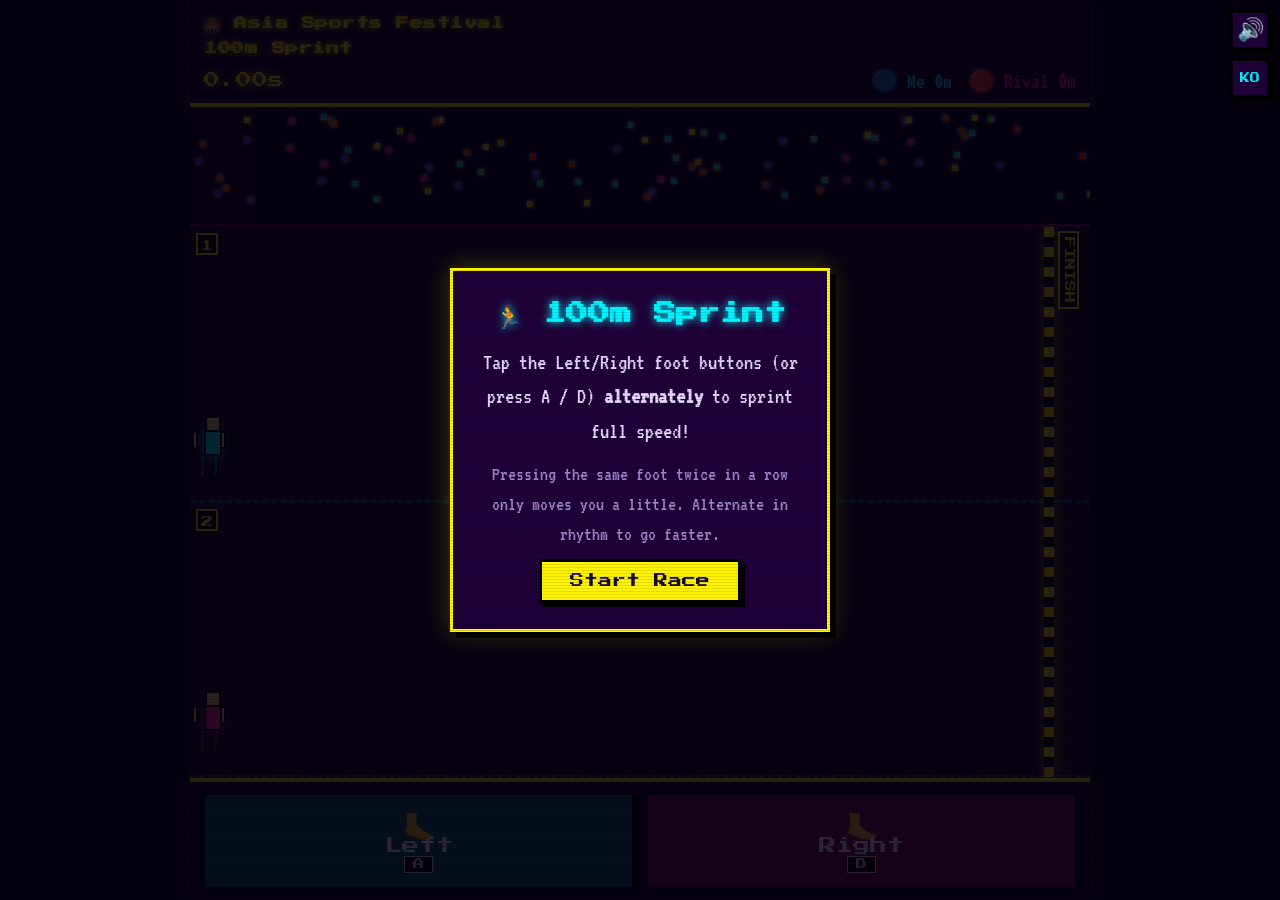
==== index.html @ e238dcc3 "한국어/영어 언어 전환 기능 추가 (브라우저 언어 자동 감지 + 수동 전환 버튼)" ====
<!DOCTYPE html>
<html lang="ko">
<head>
<meta charset="UTF-8" />
<meta name="viewport" content="width=device-width, initial-scale=1.0, maximum-scale=1.0, user-scalable=no" />
<title>아시아 스포츠 페스티벌 - 육상 100m</title>
<link rel="preconnect" href="https://fonts.googleapis.com" />
<link rel="preconnect" href="https://fonts.gstatic.com" crossorigin />
<link href="https://fonts.googleapis.com/css2?family=Press+Start+2P&family=VT323&display=swap" rel="stylesheet" />
<link rel="stylesheet" href="style.css" />
</head>
<body>
  <div class="crt-overlay"></div>
  <div class="top-right-controls">
    <button id="soundToggleBtn" class="icon-toggle-btn" type="button" aria-label="소리 켜기/끄기">🔊</button>
    <button id="langToggleBtn" class="icon-toggle-btn lang-toggle-btn" type="button" aria-label="언어 전환">EN</button>
  </div>
  <div class="game-wrap">

    <header class="scoreboard">
      <h1><span data-i18n="h1Main">🏟️ 아시아 스포츠 페스티벌</span> <span data-i18n="h1Sub">육상 100m</span></h1>
      <div class="scoreboard-info">
        <div class="timer" id="timer">0.00초</div>
        <div class="distances">
          <span class="dist player-dist"><span data-i18n="labelMe">🔵 나</span> <b id="playerDist">0</b>m</span>
          <span class="dist bot-dist"><span data-i18n="labelRival">🔴 상대</span> <b id="botDist">0</b>m</span>
        </div>
      </div>
    </header>

    <main class="stadium">
      <div class="sky"></div>
      <div class="crowd" id="crowd"></div>

      <div class="track">
        <div class="lane lane-player">
          <div class="lane-label">1</div>
          <div class="runner player" id="player">
            <div class="head"></div>
            <div class="body"></div>
            <div class="arm arm-left"></div>
            <div class="arm arm-right"></div>
            <div class="leg leg-left"></div>
            <div class="leg leg-right"></div>
          </div>
        </div>
        <div class="lane lane-bot">
          <div class="lane-label">2</div>
          <div class="runner bot" id="bot">
            <div class="head"></div>
            <div class="body"></div>
            <div class="arm arm-left"></div>
            <div class="arm arm-right"></div>
            <div class="leg leg-left"></div>
            <div class="leg leg-right"></div>
          </div>
        </div>
        <div class="finish-line">
          <span>FINISH</span>
        </div>
      </div>
    </main>

    <footer class="controls">
      <button id="leftFootBtn" class="foot-btn foot-left" type="button">
        <span class="foot-icon">🦶</span>
        <span class="foot-text" data-i18n="footLeft">왼발</span>
        <span class="key-hint">A</span>
      </button>
      <button id="rightFootBtn" class="foot-btn foot-right" type="button">
        <span class="foot-icon">🦶</span>
        <span class="foot-text" data-i18n="footRight">오른발</span>
        <span class="key-hint">D</span>
      </button>
    </footer>
  </div>

  <!-- Start overlay -->
  <div id="startOverlay" class="overlay">
    <div class="overlay-card">
      <h2 data-i18n="startTitle">🏃 육상 100m 달리기</h2>
      <p data-i18n="startInstruction">왼발/오른발 버튼(또는 키보드 A / D)을 <b>번갈아</b> 눌러서 전력 질주하세요!</p>
      <p class="tip" data-i18n="startTip">같은 발을 연속으로 누르면 조금만 전진해요. 리듬을 타면서 번갈아 눌러야 빨라져요.</p>
      <button id="startBtn" class="primary-btn" data-i18n="startBtn">레이스 시작</button>
    </div>
  </div>

  <!-- Countdown overlay -->
  <div id="countdownOverlay" class="overlay hidden">
    <div class="countdown-number" id="countdownNumber">3</div>
  </div>

  <!-- False start overlay -->
  <div id="falseStartOverlay" class="overlay hidden">
    <div class="overlay-card">
      <h2 class="false-start-title" data-i18n="falseStartTitle">🚫 부정출발!</h2>
      <p data-i18n="falseStartMsg">총소리가 나기 전에 발을 움직였어요.<br />신호를 기다렸다가 다시 도전하세요.</p>
      <button id="falseStartRetryBtn" class="primary-btn" data-i18n="falseStartRetry">다시 도전</button>
    </div>
  </div>

  <!-- Result overlay -->
  <div id="resultOverlay" class="overlay hidden">
    <div class="overlay-card">
      <h2 id="resultTitle">🏆 결과</h2>
      <p id="resultMessage"></p>
      <p class="result-time"><span data-i18n="finishTimeLabel">완주 시간:</span> <b id="resultTime">0.00</b><span data-i18n="secondsUnit">초</span></p>
      <div class="result-btn-row">
        <button id="restartBtn" class="primary-btn" data-i18n="restartBtn">다시 시작</button>
        <button id="mainMenuBtn" class="secondary-btn" data-i18n="mainMenuBtn">메인으로 돌아가기</button>
      </div>
    </div>
  </div>

  <script src="script.js"></script>
</body>
</html>
---- style.css ----
:root {
  --bg-black: #08010f;
  --bg-panel: #150025;
  --bg-panel-2: #1f0038;
  --neon-cyan: #00f6ff;
  --neon-cyan-dark: #0a5c66;
  --neon-magenta: #ff2ea6;
  --neon-magenta-dark: #7a0e56;
  --neon-yellow: #fff400;
  --neon-yellow-dark: #a89400;
  --neon-green: #39ff88;
  --track-dark: #170a26;
  --track-dark-2: #200e33;
  --player-color: var(--neon-cyan);
  --player-dark: var(--neon-cyan-dark);
  --bot-color: var(--neon-magenta);
  --bot-dark: var(--neon-magenta-dark);
  --panel-bg: var(--bg-panel);
  --accent: var(--neon-yellow);
  --runner-w: 46px;
  --runner-h: 62px;
  --font-pixel: "Press Start 2P", monospace;
  --font-retro: "VT323", monospace;
}

* {
  box-sizing: border-box;
}

html, body {
  height: 100%;
  margin: 0;
  padding: 0;
  overflow: hidden;
  font-family: var(--font-retro);
  font-size: 20px;
  background: var(--bg-black);
  color: #fff;
  -webkit-tap-highlight-color: transparent;
}

.game-wrap {
  display: flex;
  flex-direction: column;
  height: 100%;
  width: 100%;
  position: relative;
}

/* ---------- CRT scanline overlay ---------- */
.crt-overlay {
  position: fixed;
  inset: 0;
  z-index: 999;
  pointer-events: none;
  background: repeating-linear-gradient(
    to bottom,
    rgba(0, 0, 0, 0.25) 0px,
    rgba(0, 0, 0, 0.25) 1px,
    transparent 1px,
    transparent 3px
  );
  mix-blend-mode: multiply;
  opacity: 0.45;
}

/* ---------- Top-right controls (sound / language) ---------- */
.top-right-controls {
  position: fixed;
  top: 10px;
  right: 10px;
  z-index: 500;
  display: flex;
  flex-direction: column;
  gap: 8px;
}

.icon-toggle-btn {
  width: 40px;
  height: 40px;
  display: flex;
  align-items: center;
  justify-content: center;
  font-size: 1.1rem;
  line-height: 1;
  color: var(--neon-yellow);
  background: var(--bg-panel-2);
  border: 3px solid #000;
  border-radius: 0;
  box-shadow: 3px 3px 0 #000;
  cursor: pointer;
  touch-action: manipulation;
  transition: transform 0.06s ease-out, box-shadow 0.06s ease-out;
}

.icon-toggle-btn:active,
.icon-toggle-btn.pressed {
  transform: translate(3px, 3px);
  box-shadow: 0 0 0 #000;
}

.icon-toggle-btn.muted {
  color: #666;
}

.lang-toggle-btn {
  font-family: var(--font-pixel);
  font-size: 0.5rem;
  color: var(--neon-cyan);
}

.false-start-title {
  color: var(--neon-magenta) !important;
  text-shadow: 0 0 8px var(--neon-magenta) !important;
}

/* ---------- Scoreboard ---------- */
.scoreboard {
  background: var(--panel-bg);
  padding: 10px 14px;
  border-bottom: 4px solid var(--accent);
  box-shadow: 0 4px 0 #000, 0 0 14px rgba(255, 244, 0, 0.25);
  flex: 0 0 auto;
}

.scoreboard h1 {
  margin: 0;
  font-family: var(--font-pixel);
  font-size: 0.65rem;
  line-height: 1.6;
  letter-spacing: 0.5px;
  color: var(--neon-cyan);
  text-shadow: 0 0 6px var(--neon-cyan), 2px 2px 0 #000;
}

.scoreboard h1 span {
  display: block;
  color: var(--accent);
  text-shadow: 0 0 6px var(--accent), 2px 2px 0 #000;
  margin-top: 4px;
}

.scoreboard-info {
  display: flex;
  justify-content: space-between;
  align-items: center;
  margin-top: 8px;
  font-family: var(--font-retro);
  font-size: 1.15rem;
}

.timer {
  font-family: var(--font-pixel);
  font-variant-numeric: tabular-nums;
  font-size: 0.8rem;
  color: var(--neon-yellow);
  text-shadow: 0 0 8px var(--neon-yellow);
}

.distances {
  display: flex;
  gap: 16px;
  font-size: 1.1rem;
}

.player-dist { color: var(--neon-cyan); text-shadow: 0 0 6px var(--neon-cyan-dark); }
.bot-dist { color: var(--neon-magenta); text-shadow: 0 0 6px var(--neon-magenta-dark); }

/* ---------- Stadium ---------- */
.stadium {
  position: relative;
  flex: 1 1 auto;
  min-height: 0;
  overflow: hidden;
}

.sky {
  position: absolute;
  inset: 0;
  background:
    radial-gradient(ellipse at 50% 100%, rgba(255, 46, 166, 0.35) 0%, rgba(255, 46, 166, 0) 55%),
    linear-gradient(to bottom, #0a0018 0%, #1a0b30 55%, #1a0b30 100%);
}

.crowd {
  position: absolute;
  top: 0;
  left: 0;
  right: 0;
  height: 18%;
  min-height: 30px;
  background: #0c0018;
  border-bottom: 3px solid var(--neon-magenta-dark);
  overflow: hidden;
}

.crowd-dot {
  position: absolute;
  width: 6px;
  height: 6px;
  border-radius: 0;
  opacity: 0.9;
  box-shadow: 0 0 4px currentColor;
  animation-name: crowd-sparkle;
  animation-timing-function: ease-in-out;
  animation-iteration-count: infinite;
}

@keyframes crowd-sparkle {
  0%, 100% { opacity: 0.45; filter: brightness(0.8) saturate(0.9); transform: scale(1); }
  50% { opacity: 1; filter: brightness(1.9) saturate(1.3); transform: scale(1.3); }
}

.track {
  position: absolute;
  left: 0;
  right: 0;
  bottom: 0;
  top: 18%;
  background: var(--track-dark);
  background-image: repeating-linear-gradient(
    to bottom,
    var(--track-dark) 0,
    var(--track-dark) 49%,
    var(--track-dark-2) 49%,
    var(--track-dark-2) 51%,
    var(--track-dark) 51%,
    var(--track-dark) 100%
  );
}

.lane {
  position: relative;
  height: 50%;
  border-bottom: 3px dashed var(--neon-cyan-dark);
}

.lane:last-child {
  border-bottom: none;
}

.lane-label {
  position: absolute;
  left: 6px;
  top: 6px;
  width: 22px;
  height: 22px;
  line-height: 22px;
  text-align: center;
  background: var(--bg-black);
  border: 2px solid var(--neon-yellow);
  color: var(--neon-yellow);
  border-radius: 0;
  font-family: var(--font-pixel);
  font-size: 0.6rem;
  z-index: 2;
}

.finish-line {
  position: absolute;
  top: 0;
  bottom: 0;
  right: 4%;
  width: 10px;
  background: repeating-linear-gradient(
    to bottom,
    var(--neon-yellow) 0,
    var(--neon-yellow) 10px,
    #000 10px,
    #000 20px
  );
  box-shadow: 0 0 12px rgba(255, 244, 0, 0.6);
  z-index: 3;
}

.finish-line span {
  position: absolute;
  top: 4px;
  left: 14px;
  writing-mode: vertical-rl;
  font-family: var(--font-pixel);
  font-size: 0.55rem;
  background: #000;
  border: 2px solid var(--neon-yellow);
  color: var(--neon-yellow);
  padding: 4px 3px;
  white-space: nowrap;
}

/* ---------- Runner ---------- */
.runner {
  position: absolute;
  bottom: 8%;
  left: 0;
  width: var(--runner-w);
  height: var(--runner-h);
  transform: translateX(0);
  will-change: left;
}

.runner .head {
  position: absolute;
  top: 0;
  left: 50%;
  transform: translateX(-50%);
  width: 16px;
  height: 16px;
  border-radius: 0;
  background: #ffcf8f;
  border: 2px solid #000;
  z-index: 3;
}

.runner .body {
  position: absolute;
  top: 14px;
  left: 50%;
  transform: translateX(-50%);
  width: 18px;
  height: 26px;
  border-radius: 0;
  border: 2px solid #000;
  z-index: 2;
}

.runner.player .body { background: var(--player-color); box-shadow: 0 0 8px var(--player-color); }
.runner.bot .body { background: var(--bot-color); box-shadow: 0 0 8px var(--bot-color); }

.runner .leg {
  position: absolute;
  top: 38px;
  width: 7px;
  height: 24px;
  border-radius: 0;
  border: 2px solid #000;
  transform-origin: top center;
  transition: transform 0.12s ease-out;
  z-index: 1;
}

.runner.player .leg { background: var(--player-dark); }
.runner.bot .leg { background: var(--bot-dark); }

.runner .leg-left { left: 9px; }
.runner .leg-right { left: 22px; }

.runner .arm {
  position: absolute;
  top: 15px;
  width: 6px;
  height: 18px;
  border-radius: 0;
  border: 2px solid #000;
  transform-origin: top center;
  transition: transform 0.12s ease-out;
  z-index: 3;
}

.runner.player .arm { background: #ffcf8f; }
.runner.bot .arm { background: #ffcf8f; }

.runner .arm-left { left: 2px; }
.runner .arm-right { left: 30px; }

.runner.phase-left .leg-left { transform: rotate(-32deg); }
.runner.phase-left .leg-right { transform: rotate(24deg); }
.runner.phase-left .arm-left { transform: rotate(26deg); }
.runner.phase-left .arm-right { transform: rotate(-30deg); }

.runner.phase-right .leg-left { transform: rotate(24deg); }
.runner.phase-right .leg-right { transform: rotate(-32deg); }
.runner.phase-right .arm-left { transform: rotate(-30deg); }
.runner.phase-right .arm-right { transform: rotate(26deg); }

.runner.finished {
  filter: drop-shadow(0 0 8px var(--neon-yellow));
}

/* ---------- Controls ---------- */
.controls {
  flex: 0 0 auto;
  display: flex;
  gap: 10px;
  padding: 10px 12px calc(10px + env(safe-area-inset-bottom));
  background: var(--panel-bg);
  border-top: 4px solid var(--accent);
  box-shadow: 0 -4px 0 #000, 0 0 14px rgba(255, 244, 0, 0.25);
}

.foot-btn {
  flex: 1 1 50%;
  display: flex;
  flex-direction: column;
  align-items: center;
  justify-content: center;
  gap: 2px;
  padding: 14px 8px;
  min-height: 78px;
  font-family: var(--font-pixel);
  font-size: 0.7rem;
  color: #fff;
  border: 3px solid #000;
  border-radius: 0;
  cursor: pointer;
  user-select: none;
  -webkit-user-select: none;
  touch-action: manipulation;
  box-shadow: 4px 4px 0 #000;
  transition: transform 0.06s ease-out, box-shadow 0.06s ease-out, filter 0.06s ease-out;
}

.foot-left {
  background: var(--neon-cyan-dark);
}

.foot-right {
  background: var(--neon-magenta-dark);
}

.foot-btn:active,
.foot-btn.pressed {
  transform: translate(4px, 4px);
  box-shadow: 0 0 0 #000;
  filter: brightness(1.3);
}

.foot-icon {
  font-size: 1.3rem;
  line-height: 1;
}

.key-hint {
  font-family: var(--font-pixel);
  font-size: 0.55rem;
  opacity: 0.9;
  background: #000;
  border: 1px solid currentColor;
  padding: 2px 8px;
}

/* ---------- Overlays ---------- */
.overlay {
  position: fixed;
  inset: 0;
  background: rgba(5, 0, 15, 0.85);
  display: flex;
  align-items: center;
  justify-content: center;
  z-index: 10;
  padding: 20px;
}

.overlay.hidden {
  display: none;
}

.overlay-card {
  background: var(--bg-panel-2);
  border: 3px solid var(--accent);
  border-radius: 0;
  padding: 26px 22px;
  max-width: 380px;
  width: 100%;
  text-align: center;
  box-shadow: 6px 6px 0 #000, 0 0 24px rgba(255, 244, 0, 0.25);
}

.overlay-card h2 {
  margin: 0 0 14px;
  font-family: var(--font-pixel);
  font-size: 1.1rem;
  color: var(--neon-cyan);
  text-shadow: 0 0 8px var(--neon-cyan);
  line-height: 1.6;
}

.overlay-card p {
  margin: 10px 0;
  font-size: 1.15rem;
  line-height: 1.5;
  color: #e6d8ff;
}

.overlay-card .tip {
  font-size: 1rem;
  color: #9c86c9;
}

.result-time {
  font-family: var(--font-pixel);
  font-size: 0.85rem;
  color: var(--accent);
  text-shadow: 0 0 8px var(--accent);
  margin: 16px 0 !important;
}

.result-btn-row {
  display: flex;
  flex-direction: column;
  gap: 12px;
  margin-top: 14px;
}

.primary-btn,
.secondary-btn {
  padding: 12px 28px;
  font-family: var(--font-pixel);
  font-size: 0.7rem;
  border: 3px solid #000;
  border-radius: 0;
  cursor: pointer;
  touch-action: manipulation;
  box-shadow: 4px 4px 0 #000;
  transition: transform 0.06s ease-out, box-shadow 0.06s ease-out;
}

.primary-btn {
  color: #1a0b30;
  background: var(--accent);
}

.secondary-btn {
  color: var(--neon-cyan);
  background: transparent;
  border-color: var(--neon-cyan);
  box-shadow: 4px 4px 0 var(--neon-cyan-dark);
}

.primary-btn:active,
.secondary-btn:active {
  transform: translate(4px, 4px);
  box-shadow: 0 0 0 #000;
}

.countdown-number {
  font-family: var(--font-pixel);
  font-size: 4.5rem;
  color: var(--accent);
  text-shadow: 0 0 10px var(--accent), 0 0 30px var(--neon-magenta);
}

/* ---------- Responsive ---------- */
@media (max-width: 480px) {
  .scoreboard h1 { font-size: 0.55rem; }
  .timer { font-size: 0.7rem; }
  .distances { font-size: 1rem; gap: 10px; }
  .foot-btn { font-size: 0.6rem; min-height: 70px; }
  .foot-icon { font-size: 1.1rem; }
}

@media (min-width: 700px) {
  .game-wrap { max-width: 900px; margin: 0 auto; }
  .foot-btn { font-size: 0.85rem; min-height: 90px; }
}

@media (max-height: 480px) {
  .crowd { height: 12%; }
  .foot-btn { min-height: 56px; padding: 8px; }
  .overlay-card { padding: 18px; }
  .countdown-number { font-size: 3rem; }
}
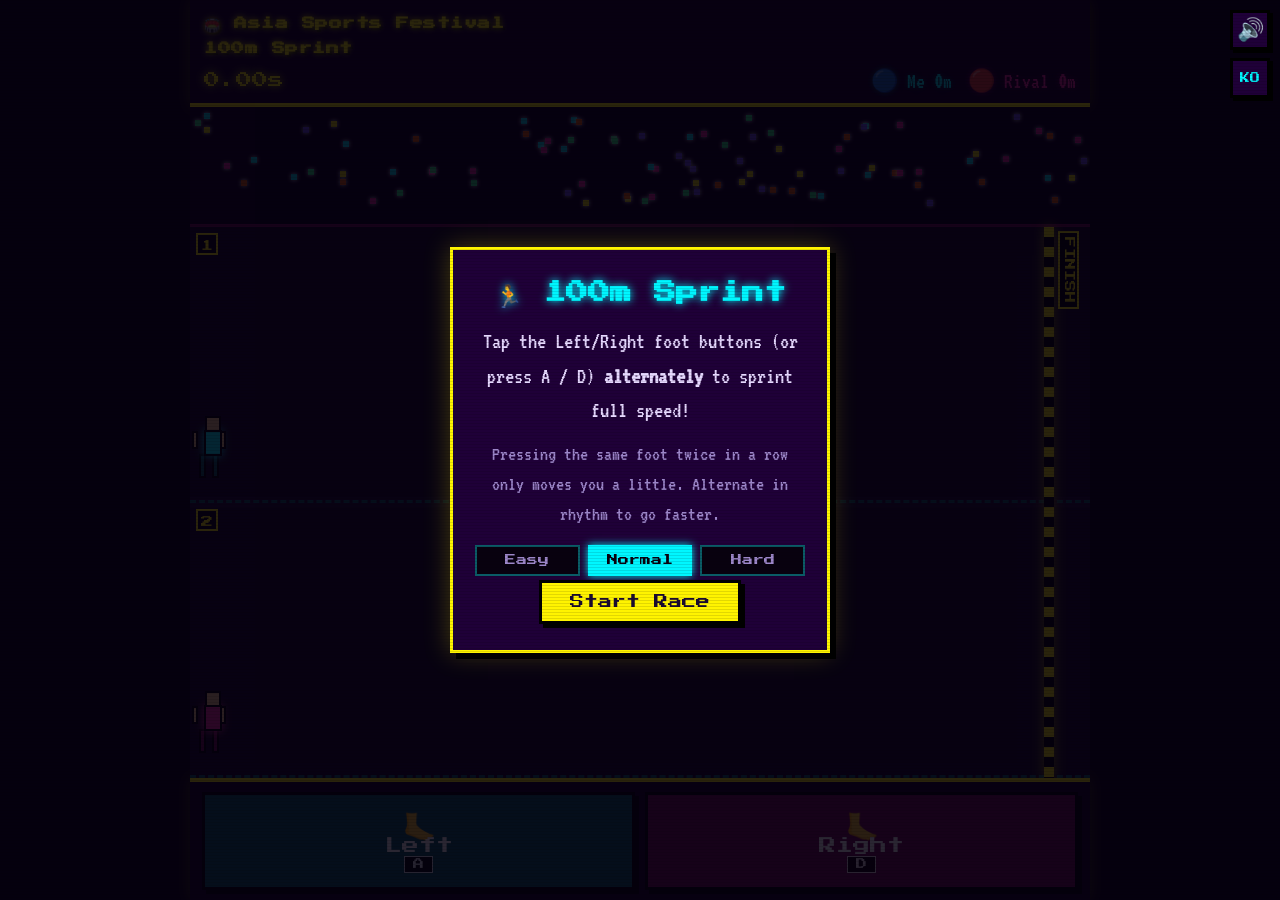
==== commit 32629b21: "V1.1: 이동거리 절반 조정, 상대 난이도 선택, 개인 최고기록, 메달 시스템, 콤보 표시 추가" ====
--- a/index.html
+++ b/index.html
@@ -31,6 +31,8 @@
     <main class="stadium">
       <div class="sky"></div>
       <div class="crowd" id="crowd"></div>
+      <div id="comboDisplay" class="combo-display hidden"></div>
+      <div id="comboPopup" class="combo-popup"></div>
 
       <div class="track">
         <div class="lane lane-player">
@@ -81,6 +83,11 @@
       <h2 data-i18n="startTitle">🏃 육상 100m 달리기</h2>
       <p data-i18n="startInstruction">왼발/오른발 버튼(또는 키보드 A / D)을 <b>번갈아</b> 눌러서 전력 질주하세요!</p>
       <p class="tip" data-i18n="startTip">같은 발을 연속으로 누르면 조금만 전진해요. 리듬을 타면서 번갈아 눌러야 빨라져요.</p>
+      <div class="difficulty-row">
+        <button class="difficulty-btn" type="button" data-difficulty="easy" data-i18n="difficultyEasy">쉬움</button>
+        <button class="difficulty-btn" type="button" data-difficulty="normal" data-i18n="difficultyNormal">보통</button>
+        <button class="difficulty-btn" type="button" data-difficulty="hard" data-i18n="difficultyHard">어려움</button>
+      </div>
       <button id="startBtn" class="primary-btn" data-i18n="startBtn">레이스 시작</button>
     </div>
   </div>
@@ -103,8 +110,12 @@
   <div id="resultOverlay" class="overlay hidden">
     <div class="overlay-card">
       <h2 id="resultTitle">🏆 결과</h2>
+      <div id="medalBadge" class="medal-badge hidden"></div>
+      <div id="newRecordBanner" class="new-record-banner hidden" data-i18n="newRecordBanner">🏆 NEW RECORD!</div>
       <p id="resultMessage"></p>
       <p class="result-time"><span data-i18n="finishTimeLabel">완주 시간:</span> <b id="resultTime">0.00</b><span data-i18n="secondsUnit">초</span></p>
+      <p id="bestTimeRow" class="best-time-row hidden"><span data-i18n="personalBestLabel">🥇 개인 최고기록:</span> <b id="bestTimeValue">0.00</b><span data-i18n="secondsUnit">초</span></p>
+      <p id="beatBestRow" class="beat-best-row hidden"></p>
       <div class="result-btn-row">
         <button id="restartBtn" class="primary-btn" data-i18n="restartBtn">다시 시작</button>
         <button id="mainMenuBtn" class="secondary-btn" data-i18n="mainMenuBtn">메인으로 돌아가기</button>
--- a/style.css
+++ b/style.css
@@ -454,6 +454,10 @@
   display: none;
 }
 
+.hidden {
+  display: none;
+}
+
 .overlay-card {
   background: var(--bg-panel-2);
   border: 3px solid var(--accent);
@@ -461,6 +465,8 @@
   padding: 26px 22px;
   max-width: 380px;
   width: 100%;
+  max-height: 90vh;
+  overflow-y: auto;
   text-align: center;
   box-shadow: 6px 6px 0 #000, 0 0 24px rgba(255, 244, 0, 0.25);
 }
@@ -499,6 +505,118 @@
   flex-direction: column;
   gap: 12px;
   margin-top: 14px;
+}
+
+/* ---------- Difficulty selector (start screen) ---------- */
+.difficulty-row {
+  display: flex;
+  gap: 8px;
+  margin: 16px 0 4px;
+}
+
+.difficulty-btn {
+  flex: 1 1 33%;
+  padding: 8px 4px;
+  font-family: var(--font-pixel);
+  font-size: 0.55rem;
+  color: #9c86c9;
+  background: var(--bg-black);
+  border: 2px solid var(--neon-cyan-dark);
+  border-radius: 0;
+  cursor: pointer;
+  touch-action: manipulation;
+}
+
+.difficulty-btn.active {
+  color: var(--bg-black);
+  background: var(--neon-cyan);
+  border-color: var(--neon-cyan);
+  box-shadow: 0 0 8px var(--neon-cyan);
+}
+
+/* ---------- Combo (in-race) ---------- */
+.combo-display {
+  position: absolute;
+  top: 6px;
+  left: 50%;
+  transform: translateX(-50%);
+  z-index: 4;
+  font-family: var(--font-pixel);
+  font-size: 0.6rem;
+  color: var(--neon-yellow);
+  background: rgba(8, 1, 15, 0.75);
+  border: 2px solid var(--neon-yellow);
+  padding: 4px 10px;
+  pointer-events: none;
+  white-space: nowrap;
+}
+
+.combo-popup {
+  position: absolute;
+  top: 38%;
+  left: 50%;
+  transform: translate(-50%, -50%);
+  z-index: 5;
+  font-family: var(--font-pixel);
+  font-size: 1rem;
+  color: var(--neon-magenta);
+  text-shadow: 0 0 10px var(--neon-magenta), 2px 2px 0 #000;
+  opacity: 0;
+  pointer-events: none;
+  white-space: nowrap;
+}
+
+.combo-popup.show {
+  animation: comboPopFade 0.9s ease-out;
+}
+
+@keyframes comboPopFade {
+  0% { opacity: 0; transform: translate(-50%, -40%) scale(0.7); }
+  20% { opacity: 1; transform: translate(-50%, -50%) scale(1.15); }
+  35% { opacity: 1; transform: translate(-50%, -50%) scale(1); }
+  75% { opacity: 1; }
+  100% { opacity: 0; transform: translate(-50%, -60%) scale(1); }
+}
+
+/* ---------- Result screen: medal / personal-best ---------- */
+.medal-badge {
+  display: inline-block;
+  font-family: var(--font-pixel);
+  font-size: 0.7rem;
+  margin: 4px 0 12px;
+  padding: 6px 10px;
+  border: 2px solid var(--neon-yellow);
+}
+
+.medal-gold { color: var(--neon-yellow); text-shadow: 0 0 8px var(--neon-yellow); border-color: var(--neon-yellow); }
+.medal-silver { color: #d9d9f5; text-shadow: 0 0 8px #d9d9f5; border-color: #d9d9f5; }
+.medal-bronze { color: #ff9c4a; text-shadow: 0 0 8px #ff9c4a; border-color: #ff9c4a; }
+.medal-finished { color: var(--neon-cyan); text-shadow: 0 0 8px var(--neon-cyan); border-color: var(--neon-cyan); }
+
+.new-record-banner {
+  font-family: var(--font-pixel);
+  font-size: 0.65rem;
+  color: var(--neon-green);
+  text-shadow: 0 0 8px var(--neon-green);
+  margin: 0 0 10px;
+  animation: newRecordPulse 1s ease-in-out infinite;
+}
+
+@keyframes newRecordPulse {
+  0%, 100% { transform: scale(1); opacity: 1; }
+  50% { transform: scale(1.06); opacity: 0.85; }
+}
+
+.best-time-row {
+  font-size: 1rem !important;
+  color: #d8e0f5;
+  margin: 4px 0 !important;
+}
+
+.beat-best-row {
+  font-size: 0.95rem !important;
+  color: #ff9c4a;
+  margin: 4px 0 !important;
 }
 
 .primary-btn,
@@ -546,6 +664,11 @@
   .distances { font-size: 1rem; gap: 10px; }
   .foot-btn { font-size: 0.6rem; min-height: 70px; }
   .foot-icon { font-size: 1.1rem; }
+  .combo-display { font-size: 0.5rem; padding: 3px 8px; }
+  .combo-popup { font-size: 0.8rem; }
+  .difficulty-btn { font-size: 0.45rem; padding: 7px 2px; }
+  .medal-badge { font-size: 0.6rem; }
+  .new-record-banner { font-size: 0.55rem; }
 }
 
 @media (min-width: 700px) {
@@ -556,6 +679,11 @@
 @media (max-height: 480px) {
   .crowd { height: 12%; }
   .foot-btn { min-height: 56px; padding: 8px; }
-  .overlay-card { padding: 18px; }
+  .overlay-card { padding: 16px; }
+  .overlay-card h2 { margin-bottom: 8px; }
+  .overlay-card p { margin: 6px 0; }
+  .difficulty-row { margin: 10px 0 2px; }
+  .medal-badge { margin: 2px 0 8px; }
+  .new-record-banner { margin-bottom: 6px; }
   .countdown-number { font-size: 3rem; }
 }
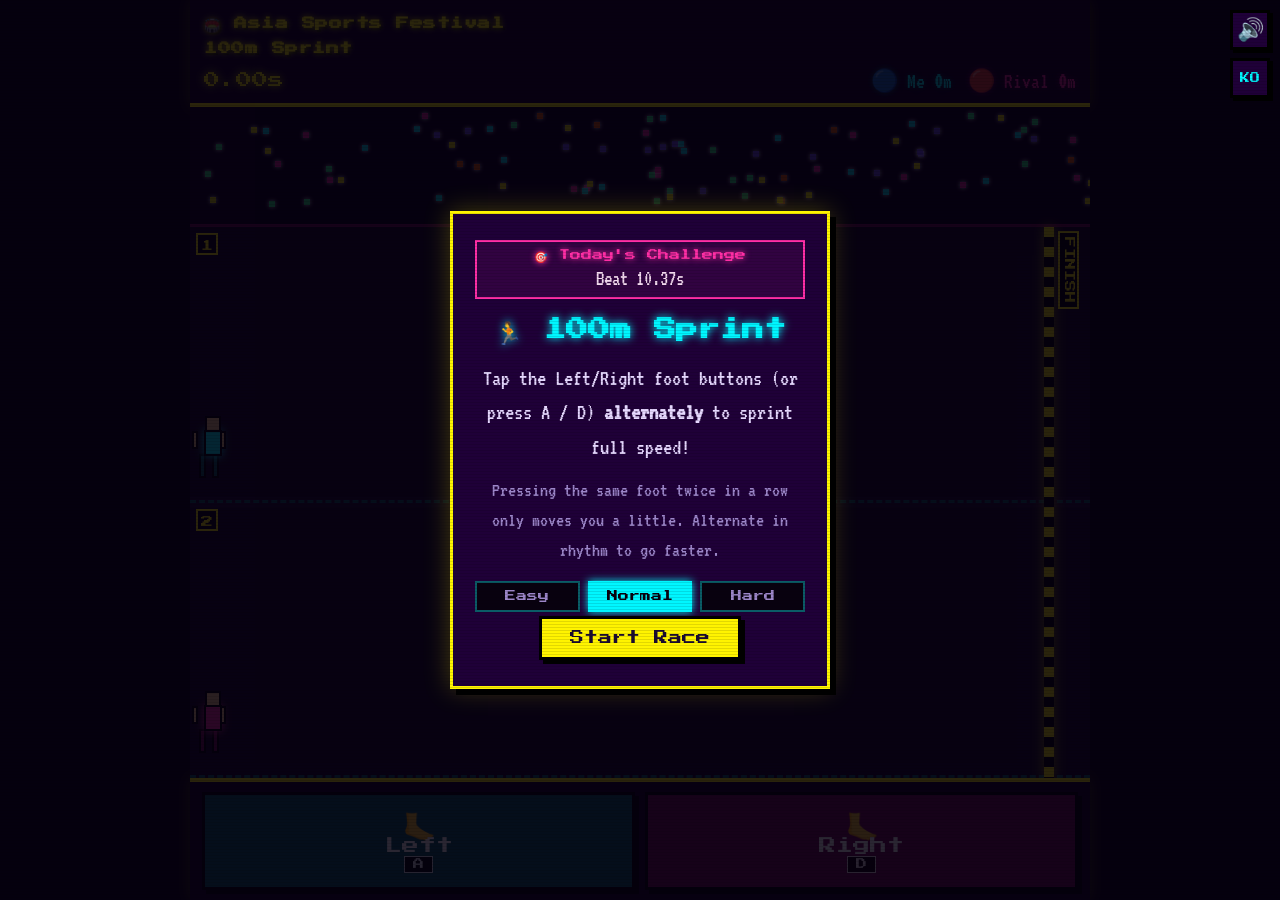
==== commit 1a5578f7: "결과 화면 업그레이드: 등급/최고기록/다음 목표 개선, 오늘의 챌린지 추가" ====
--- a/index.html
+++ b/index.html
@@ -80,6 +80,10 @@
   <!-- Start overlay -->
   <div id="startOverlay" class="overlay">
     <div class="overlay-card">
+      <div class="daily-challenge-box">
+        <div class="daily-challenge-title" data-i18n="dailyChallengeTitle">🎯 오늘의 챌린지</div>
+        <div id="dailyChallengeText" class="daily-challenge-text"></div>
+      </div>
       <h2 data-i18n="startTitle">🏃 육상 100m 달리기</h2>
       <p data-i18n="startInstruction">왼발/오른발 버튼(또는 키보드 A / D)을 <b>번갈아</b> 눌러서 전력 질주하세요!</p>
       <p class="tip" data-i18n="startTip">같은 발을 연속으로 누르면 조금만 전진해요. 리듬을 타면서 번갈아 눌러야 빨라져요.</p>
@@ -111,13 +115,15 @@
     <div class="overlay-card">
       <h2 id="resultTitle">🏆 결과</h2>
       <div id="medalBadge" class="medal-badge hidden"></div>
-      <div id="newRecordBanner" class="new-record-banner hidden" data-i18n="newRecordBanner">🏆 NEW RECORD!</div>
+      <div id="newRecordBanner" class="new-record-banner hidden" data-i18n="newRecordBanner">🏆 최고기록 경신!</div>
+      <div id="dailyChallengeBadge" class="daily-challenge-badge hidden" data-i18n="dailyChallengeSuccess">🎯 오늘의 챌린지 성공!</div>
       <p id="resultMessage"></p>
       <p class="result-time"><span data-i18n="finishTimeLabel">완주 시간:</span> <b id="resultTime">0.00</b><span data-i18n="secondsUnit">초</span></p>
       <p id="bestTimeRow" class="best-time-row hidden"><span data-i18n="personalBestLabel">🥇 개인 최고기록:</span> <b id="bestTimeValue">0.00</b><span data-i18n="secondsUnit">초</span></p>
+      <p id="nextGoalRow" class="next-goal-row hidden"><span data-i18n="nextGoalLabel">🎯 다음 목표:</span> <b id="nextGoalValue">0.00</b><span data-i18n="secondsUnit">초</span></p>
       <p id="beatBestRow" class="beat-best-row hidden"></p>
       <div class="result-btn-row">
-        <button id="restartBtn" class="primary-btn" data-i18n="restartBtn">다시 시작</button>
+        <button id="restartBtn" class="primary-btn big-restart-btn" data-i18n="restartBtn">다시 달리기</button>
         <button id="mainMenuBtn" class="secondary-btn" data-i18n="mainMenuBtn">메인으로 돌아가기</button>
       </div>
     </div>
--- a/style.css
+++ b/style.css
@@ -591,7 +591,6 @@
 .medal-gold { color: var(--neon-yellow); text-shadow: 0 0 8px var(--neon-yellow); border-color: var(--neon-yellow); }
 .medal-silver { color: #d9d9f5; text-shadow: 0 0 8px #d9d9f5; border-color: #d9d9f5; }
 .medal-bronze { color: #ff9c4a; text-shadow: 0 0 8px #ff9c4a; border-color: #ff9c4a; }
-.medal-finished { color: var(--neon-cyan); text-shadow: 0 0 8px var(--neon-cyan); border-color: var(--neon-cyan); }
 
 .new-record-banner {
   font-family: var(--font-pixel);
@@ -617,6 +616,53 @@
   font-size: 0.95rem !important;
   color: #ff9c4a;
   margin: 4px 0 !important;
+}
+
+.next-goal-row {
+  font-size: 1rem !important;
+  color: var(--neon-green);
+  margin: 4px 0 !important;
+}
+
+.daily-challenge-badge {
+  font-family: var(--font-pixel);
+  font-size: 0.6rem;
+  color: var(--neon-magenta);
+  text-shadow: 0 0 8px var(--neon-magenta);
+  border: 2px solid var(--neon-magenta);
+  padding: 5px 8px;
+  margin: 0 0 10px;
+  display: inline-block;
+}
+
+/* ---------- Daily challenge box (start screen) ---------- */
+.daily-challenge-box {
+  border: 2px solid var(--neon-magenta);
+  background: rgba(255, 46, 166, 0.08);
+  padding: 8px 10px;
+  margin-bottom: 14px;
+  text-align: center;
+}
+
+.daily-challenge-title {
+  font-family: var(--font-pixel);
+  font-size: 0.55rem;
+  color: var(--neon-magenta);
+  text-shadow: 0 0 6px var(--neon-magenta);
+  margin-bottom: 4px;
+}
+
+.daily-challenge-text {
+  font-family: var(--font-retro);
+  font-size: 1.05rem;
+  color: #f2d9ee;
+}
+
+/* ---------- Big, prominent restart button ---------- */
+.primary-btn.big-restart-btn {
+  font-size: 0.95rem;
+  padding: 18px 28px;
+  box-shadow: 5px 5px 0 #000, 0 0 16px rgba(255, 244, 0, 0.4);
 }
 
 .primary-btn,
@@ -669,6 +715,10 @@
   .difficulty-btn { font-size: 0.45rem; padding: 7px 2px; }
   .medal-badge { font-size: 0.6rem; }
   .new-record-banner { font-size: 0.55rem; }
+  .daily-challenge-title { font-size: 0.45rem; }
+  .daily-challenge-text { font-size: 0.9rem; }
+  .daily-challenge-badge { font-size: 0.5rem; }
+  .primary-btn.big-restart-btn { font-size: 0.75rem; padding: 15px 20px; }
 }
 
 @media (min-width: 700px) {
@@ -685,5 +735,7 @@
   .difficulty-row { margin: 10px 0 2px; }
   .medal-badge { margin: 2px 0 8px; }
   .new-record-banner { margin-bottom: 6px; }
+  .daily-challenge-box { padding: 6px 8px; margin-bottom: 8px; }
+  .primary-btn.big-restart-btn { padding: 12px 24px; }
   .countdown-number { font-size: 3rem; }
 }
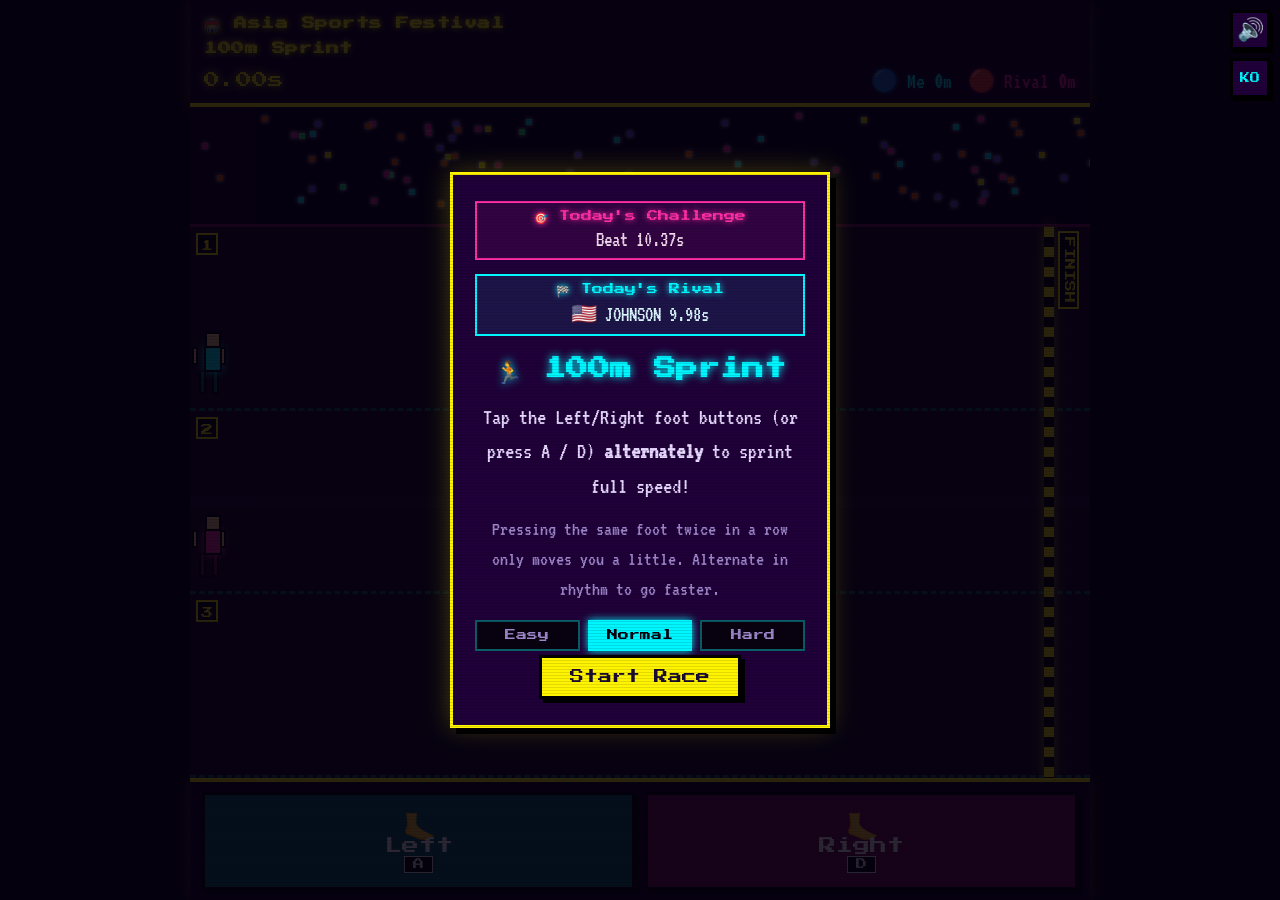
==== commit 7cd7d6be: "라이벌 경쟁 요소 추가: 오늘의 라이벌(국가/기록에 따라 상대 속도 조정), 고스트 모드(최고기록 재생)" ====
--- a/index.html
+++ b/index.html
@@ -57,6 +57,17 @@
             <div class="leg leg-right"></div>
           </div>
         </div>
+        <div class="lane lane-ghost">
+          <div class="lane-label">3</div>
+          <div class="runner ghost hidden" id="ghost">
+            <div class="head"></div>
+            <div class="body"></div>
+            <div class="arm arm-left"></div>
+            <div class="arm arm-right"></div>
+            <div class="leg leg-left"></div>
+            <div class="leg leg-right"></div>
+          </div>
+        </div>
         <div class="finish-line">
           <span>FINISH</span>
         </div>
@@ -83,6 +94,10 @@
       <div class="daily-challenge-box">
         <div class="daily-challenge-title" data-i18n="dailyChallengeTitle">🎯 오늘의 챌린지</div>
         <div id="dailyChallengeText" class="daily-challenge-text"></div>
+      </div>
+      <div class="rival-box">
+        <div class="rival-box-title" data-i18n="rivalBoxTitle">🏁 오늘의 라이벌</div>
+        <div id="rivalBoxText" class="rival-box-text"></div>
       </div>
       <h2 data-i18n="startTitle">🏃 육상 100m 달리기</h2>
       <p data-i18n="startInstruction">왼발/오른발 버튼(또는 키보드 A / D)을 <b>번갈아</b> 눌러서 전력 질주하세요!</p>
@@ -122,6 +137,8 @@
       <p id="bestTimeRow" class="best-time-row hidden"><span data-i18n="personalBestLabel">🥇 개인 최고기록:</span> <b id="bestTimeValue">0.00</b><span data-i18n="secondsUnit">초</span></p>
       <p id="nextGoalRow" class="next-goal-row hidden"><span data-i18n="nextGoalLabel">🎯 다음 목표:</span> <b id="nextGoalValue">0.00</b><span data-i18n="secondsUnit">초</span></p>
       <p id="beatBestRow" class="beat-best-row hidden"></p>
+      <p id="rivalResultRow" class="rival-result-row hidden"></p>
+      <div id="ghostBeatBadge" class="ghost-beat-badge hidden" data-i18n="ghostBeatBadge">👻 내 자신을 이겼습니다!</div>
       <div class="result-btn-row">
         <button id="restartBtn" class="primary-btn big-restart-btn" data-i18n="restartBtn">다시 달리기</button>
         <button id="mainMenuBtn" class="secondary-btn" data-i18n="mainMenuBtn">메인으로 돌아가기</button>
--- a/style.css
+++ b/style.css
@@ -231,7 +231,7 @@
 
 .lane {
   position: relative;
-  height: 50%;
+  height: 33.333%;
   border-bottom: 3px dashed var(--neon-cyan-dark);
 }
 
@@ -325,6 +325,9 @@
 
 .runner.player .body { background: var(--player-color); box-shadow: 0 0 8px var(--player-color); }
 .runner.bot .body { background: var(--bot-color); box-shadow: 0 0 8px var(--bot-color); }
+.runner.ghost { opacity: 0.5; }
+.runner.ghost .head { background: #e6e6f5; border-color: #9c9cc9; }
+.runner.ghost .body { background: #cfcfff; box-shadow: 0 0 8px #cfcfff; border-color: #9c9cc9; }
 
 .runner .leg {
   position: absolute;
@@ -340,6 +343,7 @@
 
 .runner.player .leg { background: var(--player-dark); }
 .runner.bot .leg { background: var(--bot-dark); }
+.runner.ghost .leg { background: #8f8fc9; border-color: #9c9cc9; }
 
 .runner .leg-left { left: 9px; }
 .runner .leg-right { left: 22px; }
@@ -358,6 +362,7 @@
 
 .runner.player .arm { background: #ffcf8f; }
 .runner.bot .arm { background: #ffcf8f; }
+.runner.ghost .arm { background: #e6e6f5; border-color: #9c9cc9; }
 
 .runner .arm-left { left: 2px; }
 .runner .arm-right { left: 30px; }
@@ -656,6 +661,46 @@
   font-family: var(--font-retro);
   font-size: 1.05rem;
   color: #f2d9ee;
+}
+
+/* ---------- Rival box (start screen) ---------- */
+.rival-box {
+  border: 2px solid var(--neon-cyan);
+  background: rgba(0, 246, 255, 0.08);
+  padding: 8px 10px;
+  margin-bottom: 16px;
+  text-align: center;
+}
+
+.rival-box-title {
+  font-family: var(--font-pixel);
+  font-size: 0.55rem;
+  color: var(--neon-cyan);
+  text-shadow: 0 0 6px var(--neon-cyan);
+  margin-bottom: 4px;
+}
+
+.rival-box-text {
+  font-family: var(--font-retro);
+  font-size: 1.05rem;
+  color: #d9f6ff;
+}
+
+.rival-result-row {
+  font-size: 1rem !important;
+  color: var(--neon-cyan);
+  margin: 4px 0 !important;
+}
+
+.ghost-beat-badge {
+  font-family: var(--font-pixel);
+  font-size: 0.6rem;
+  color: #cfcfff;
+  text-shadow: 0 0 8px #cfcfff;
+  border: 2px solid #cfcfff;
+  padding: 5px 8px;
+  margin: 0 0 10px;
+  display: inline-block;
 }
 
 /* ---------- Big, prominent restart button ---------- */
@@ -718,6 +763,9 @@
   .daily-challenge-title { font-size: 0.45rem; }
   .daily-challenge-text { font-size: 0.9rem; }
   .daily-challenge-badge { font-size: 0.5rem; }
+  .rival-box-title { font-size: 0.45rem; }
+  .rival-box-text { font-size: 0.9rem; }
+  .ghost-beat-badge { font-size: 0.5rem; }
   .primary-btn.big-restart-btn { font-size: 0.75rem; padding: 15px 20px; }
 }
 
@@ -736,6 +784,8 @@
   .medal-badge { margin: 2px 0 8px; }
   .new-record-banner { margin-bottom: 6px; }
   .daily-challenge-box { padding: 6px 8px; margin-bottom: 8px; }
+  .rival-box { padding: 6px 8px; margin-bottom: 8px; }
   .primary-btn.big-restart-btn { padding: 12px 24px; }
   .countdown-number { font-size: 3rem; }
-}
+  .runner { transform: scale(0.72); transform-origin: 50% 100%; }
+}
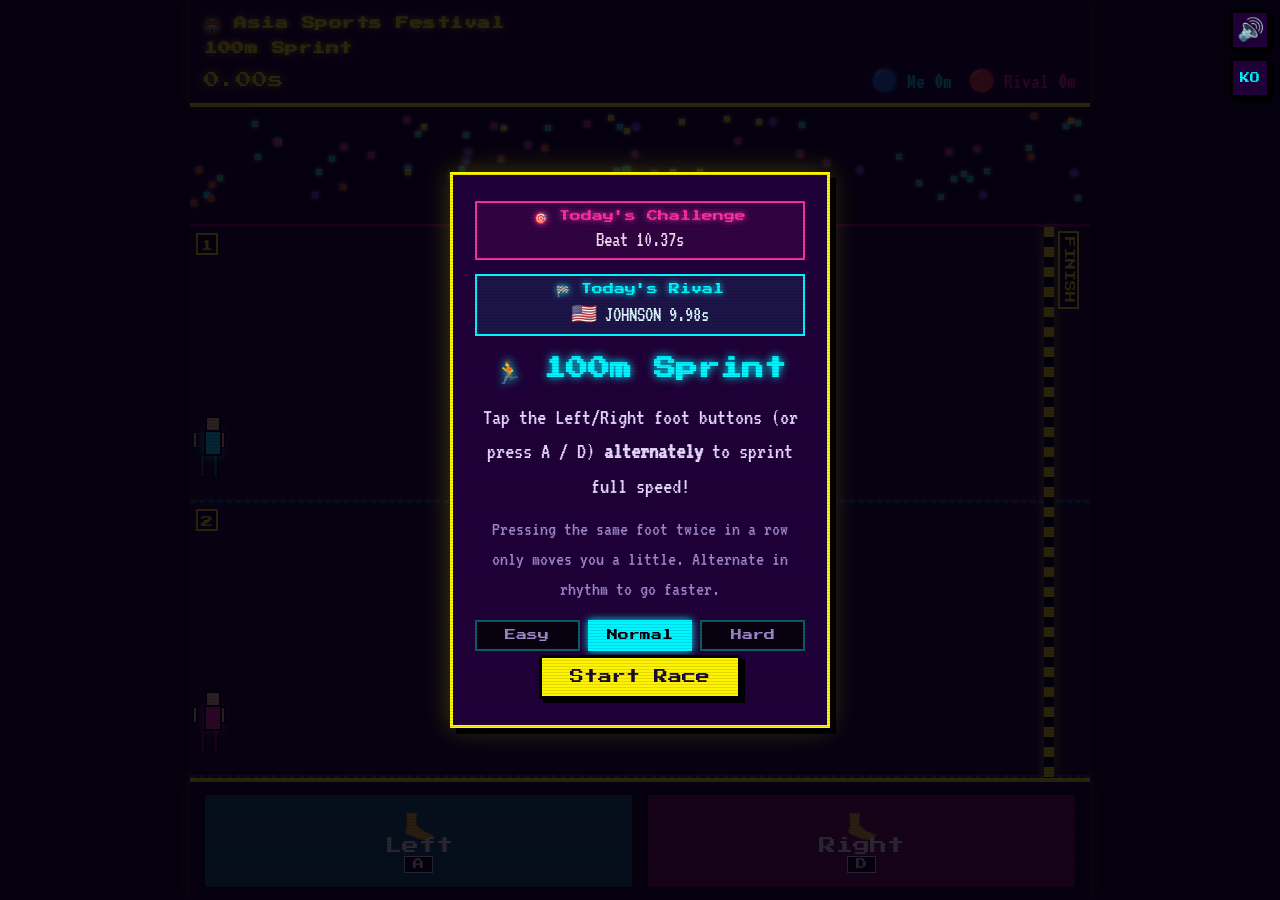
==== commit 5cfad38b: "레인을 원래대로 2개로 복원, 고스트는 플레이어 레인 안에서 반투명하게 겹쳐 보이도록 변경" ====
--- a/index.html
+++ b/index.html
@@ -45,10 +45,7 @@
             <div class="leg leg-left"></div>
             <div class="leg leg-right"></div>
           </div>
-        </div>
-        <div class="lane lane-bot">
-          <div class="lane-label">2</div>
-          <div class="runner bot" id="bot">
+          <div class="runner ghost hidden" id="ghost">
             <div class="head"></div>
             <div class="body"></div>
             <div class="arm arm-left"></div>
@@ -57,9 +54,9 @@
             <div class="leg leg-right"></div>
           </div>
         </div>
-        <div class="lane lane-ghost">
-          <div class="lane-label">3</div>
-          <div class="runner ghost hidden" id="ghost">
+        <div class="lane lane-bot">
+          <div class="lane-label">2</div>
+          <div class="runner bot" id="bot">
             <div class="head"></div>
             <div class="body"></div>
             <div class="arm arm-left"></div>
--- a/style.css
+++ b/style.css
@@ -231,7 +231,7 @@
 
 .lane {
   position: relative;
-  height: 33.333%;
+  height: 50%;
   border-bottom: 3px dashed var(--neon-cyan-dark);
 }
 
@@ -325,7 +325,11 @@
 
 .runner.player .body { background: var(--player-color); box-shadow: 0 0 8px var(--player-color); }
 .runner.bot .body { background: var(--bot-color); box-shadow: 0 0 8px var(--bot-color); }
-.runner.ghost { opacity: 0.5; }
+.runner.ghost {
+  opacity: 0.5;
+  bottom: calc(8% + 22px);
+  z-index: 4;
+}
 .runner.ghost .head { background: #e6e6f5; border-color: #9c9cc9; }
 .runner.ghost .body { background: #cfcfff; box-shadow: 0 0 8px #cfcfff; border-color: #9c9cc9; }
 
@@ -460,7 +464,7 @@
 }
 
 .hidden {
-  display: none;
+  display: none !important;
 }
 
 .overlay-card {
@@ -787,5 +791,4 @@
   .rival-box { padding: 6px 8px; margin-bottom: 8px; }
   .primary-btn.big-restart-btn { padding: 12px 24px; }
   .countdown-number { font-size: 3rem; }
-  .runner { transform: scale(0.72); transform-origin: 50% 100%; }
-}
+}
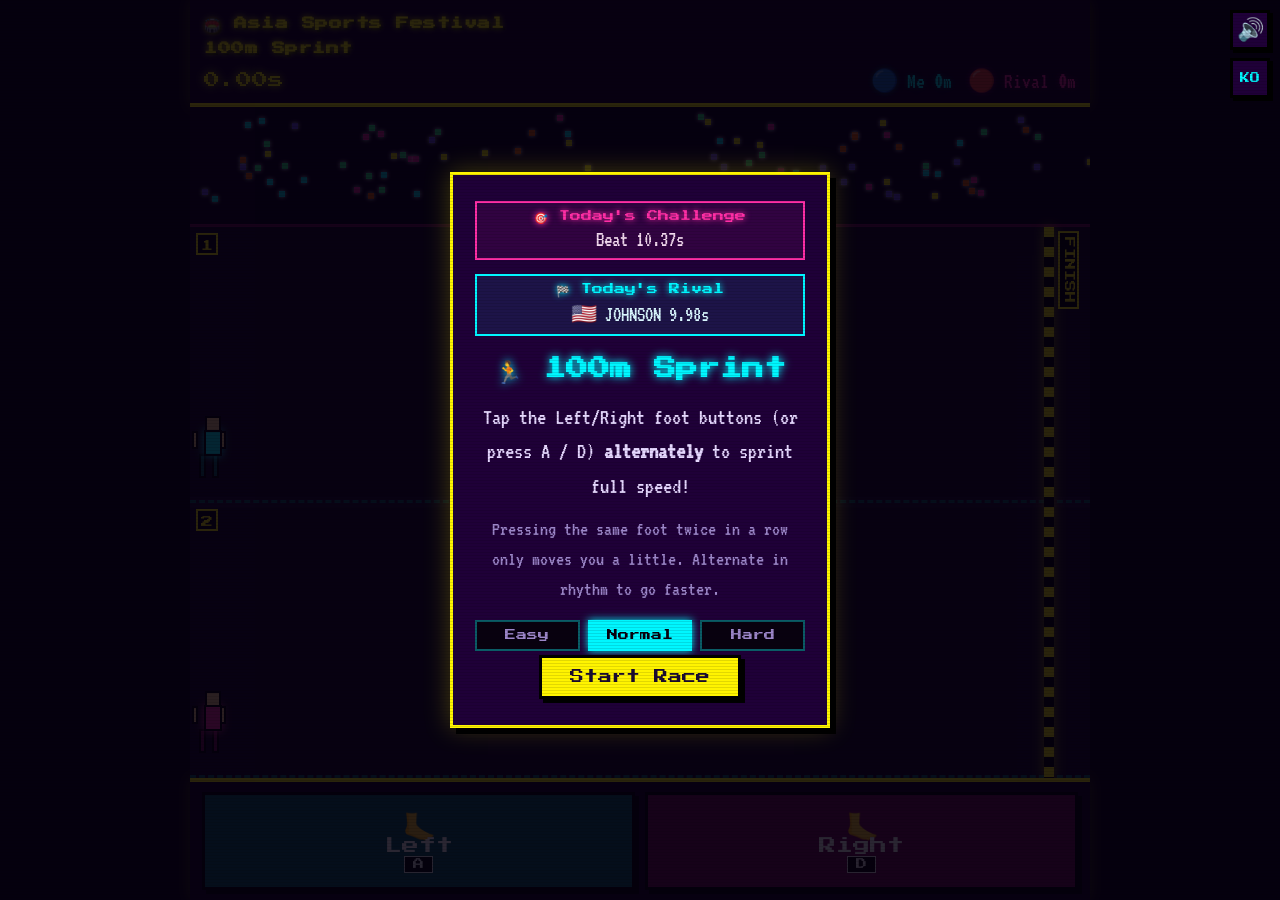
==== commit c7dde92e: "결과 화면 버튼(다시 달리기/메인으로) 위치를 상단으로 조정 - 모바일에서 발 버튼과 겹치는 문제 수정" ====
--- a/index.html
+++ b/index.html
@@ -131,14 +131,16 @@
       <div id="dailyChallengeBadge" class="daily-challenge-badge hidden" data-i18n="dailyChallengeSuccess">🎯 오늘의 챌린지 성공!</div>
       <p id="resultMessage"></p>
       <p class="result-time"><span data-i18n="finishTimeLabel">완주 시간:</span> <b id="resultTime">0.00</b><span data-i18n="secondsUnit">초</span></p>
-      <p id="bestTimeRow" class="best-time-row hidden"><span data-i18n="personalBestLabel">🥇 개인 최고기록:</span> <b id="bestTimeValue">0.00</b><span data-i18n="secondsUnit">초</span></p>
-      <p id="nextGoalRow" class="next-goal-row hidden"><span data-i18n="nextGoalLabel">🎯 다음 목표:</span> <b id="nextGoalValue">0.00</b><span data-i18n="secondsUnit">초</span></p>
-      <p id="beatBestRow" class="beat-best-row hidden"></p>
-      <p id="rivalResultRow" class="rival-result-row hidden"></p>
-      <div id="ghostBeatBadge" class="ghost-beat-badge hidden" data-i18n="ghostBeatBadge">👻 내 자신을 이겼습니다!</div>
       <div class="result-btn-row">
         <button id="restartBtn" class="primary-btn big-restart-btn" data-i18n="restartBtn">다시 달리기</button>
         <button id="mainMenuBtn" class="secondary-btn" data-i18n="mainMenuBtn">메인으로 돌아가기</button>
+      </div>
+      <div class="result-detail-group">
+        <p id="bestTimeRow" class="best-time-row hidden"><span data-i18n="personalBestLabel">🥇 개인 최고기록:</span> <b id="bestTimeValue">0.00</b><span data-i18n="secondsUnit">초</span></p>
+        <p id="nextGoalRow" class="next-goal-row hidden"><span data-i18n="nextGoalLabel">🎯 다음 목표:</span> <b id="nextGoalValue">0.00</b><span data-i18n="secondsUnit">초</span></p>
+        <p id="beatBestRow" class="beat-best-row hidden"></p>
+        <p id="rivalResultRow" class="rival-result-row hidden"></p>
+        <div id="ghostBeatBadge" class="ghost-beat-badge hidden" data-i18n="ghostBeatBadge">👻 내 자신을 이겼습니다!</div>
       </div>
     </div>
   </div>
--- a/style.css
+++ b/style.css
@@ -516,6 +516,12 @@
   margin-top: 14px;
 }
 
+.result-detail-group {
+  margin-top: 18px;
+  padding-top: 14px;
+  border-top: 2px dashed var(--neon-cyan-dark);
+}
+
 /* ---------- Difficulty selector (start screen) ---------- */
 .difficulty-row {
   display: flex;
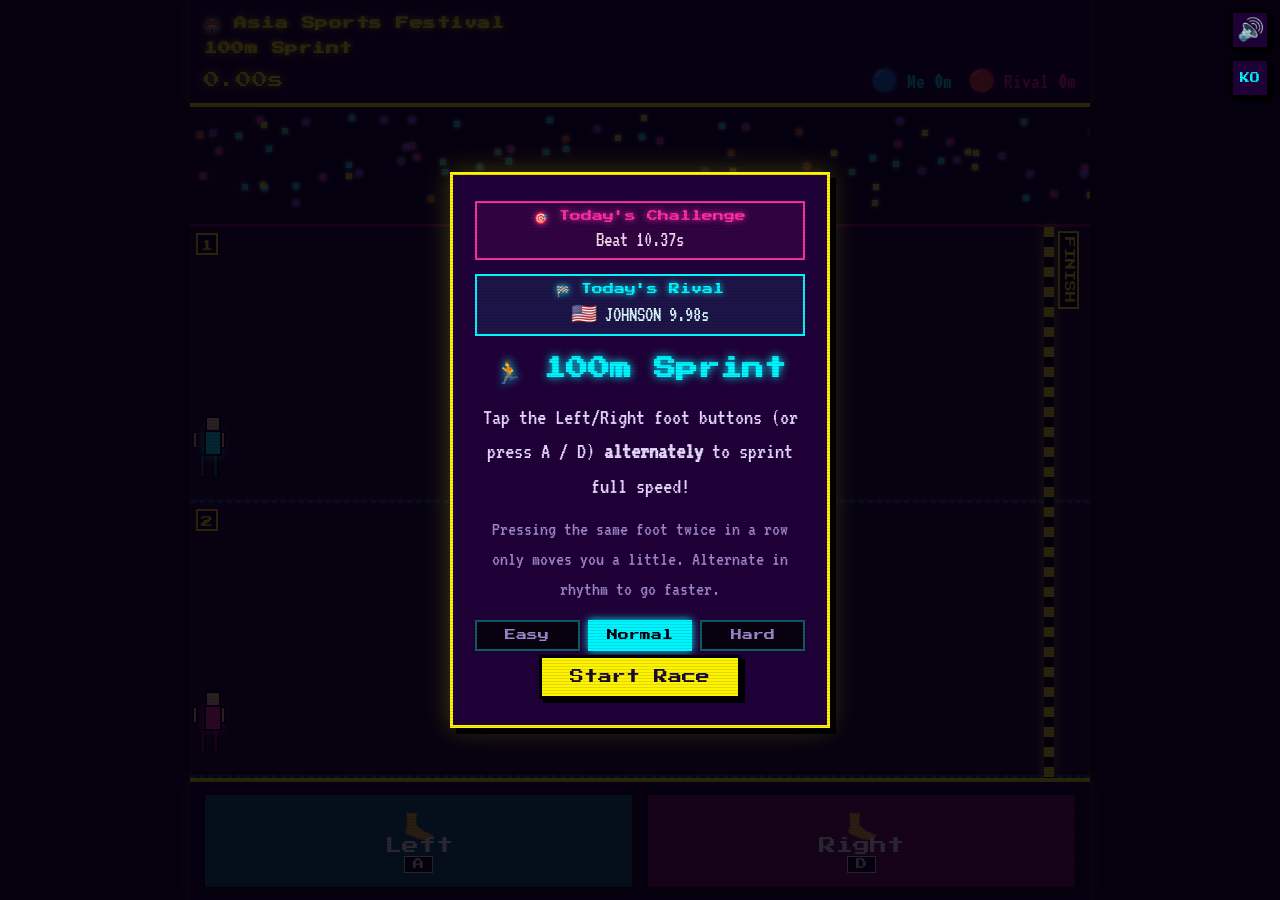
==== commit a9f1a695: "결과 이미지 저장/공유 기능 추가 (Canvas로 네온 스타일 카드 생성, 모바일은 공유 시트로 바로 전달)" ====
--- a/index.html
+++ b/index.html
@@ -134,6 +134,7 @@
       <div class="result-btn-row">
         <button id="restartBtn" class="primary-btn big-restart-btn" data-i18n="restartBtn">다시 달리기</button>
         <button id="mainMenuBtn" class="secondary-btn" data-i18n="mainMenuBtn">메인으로 돌아가기</button>
+        <button id="shareImageBtn" class="secondary-btn share-btn hidden" type="button" data-i18n="shareImageBtn">📸 결과 이미지 저장</button>
       </div>
       <div class="result-detail-group">
         <p id="bestTimeRow" class="best-time-row hidden"><span data-i18n="personalBestLabel">🥇 개인 최고기록:</span> <b id="bestTimeValue">0.00</b><span data-i18n="secondsUnit">초</span></p>
--- a/style.css
+++ b/style.css
@@ -745,6 +745,17 @@
   box-shadow: 4px 4px 0 var(--neon-cyan-dark);
 }
 
+.share-btn {
+  color: var(--neon-magenta);
+  border-color: var(--neon-magenta);
+  box-shadow: 4px 4px 0 var(--neon-magenta-dark);
+}
+
+.share-btn:disabled {
+  opacity: 0.5;
+  cursor: not-allowed;
+}
+
 .primary-btn:active,
 .secondary-btn:active {
   transform: translate(4px, 4px);
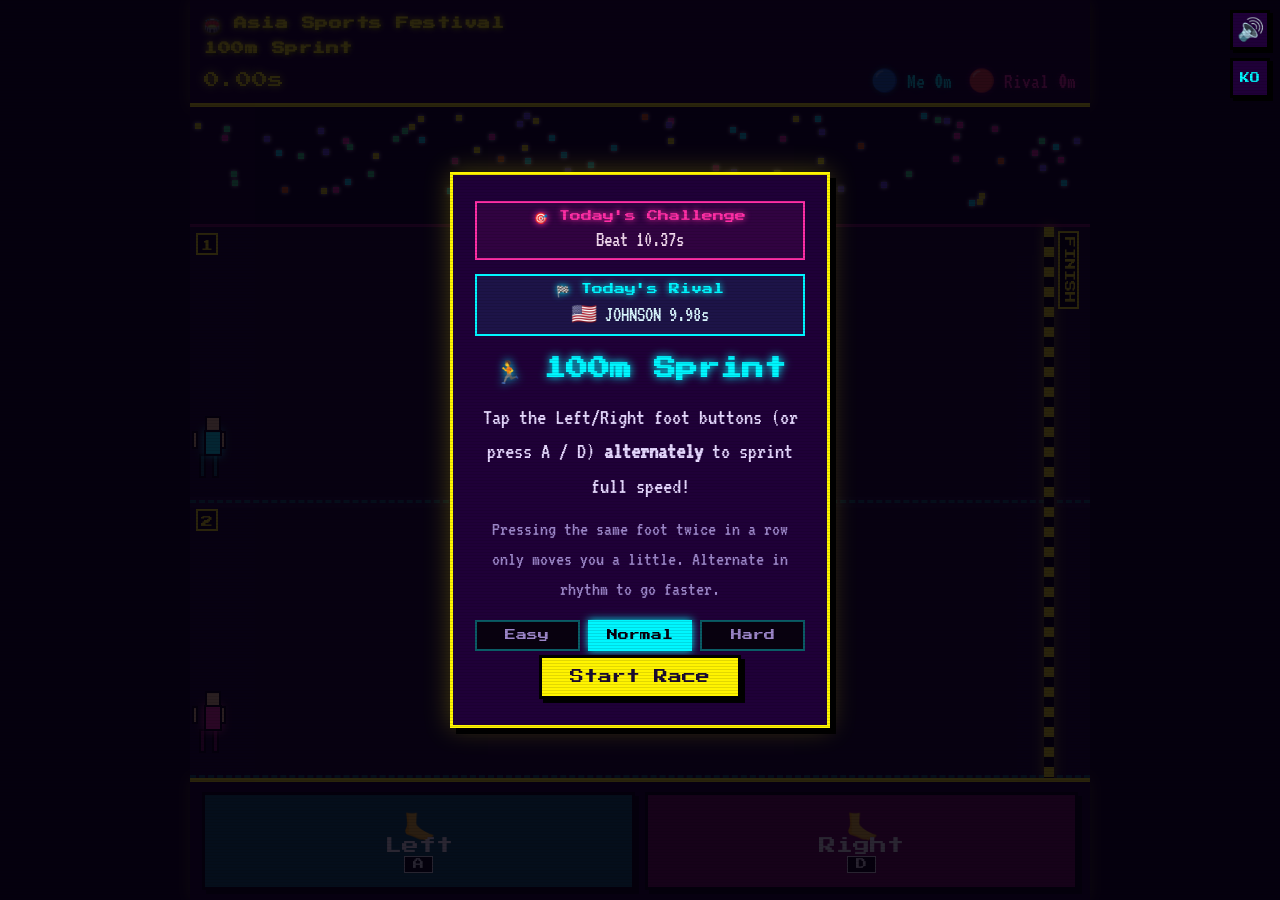
==== commit afa98e5b: "콤보 마일스톤을 5(GREAT!)/10(ON FIRE!+불꽃효과) 2단계로 재구성, 결과 화면에 최고 콤보 표시 추가" ====
--- a/index.html
+++ b/index.html
@@ -131,6 +131,7 @@
       <div id="dailyChallengeBadge" class="daily-challenge-badge hidden" data-i18n="dailyChallengeSuccess">🎯 오늘의 챌린지 성공!</div>
       <p id="resultMessage"></p>
       <p class="result-time"><span data-i18n="finishTimeLabel">완주 시간:</span> <b id="resultTime">0.00</b><span data-i18n="secondsUnit">초</span></p>
+      <p class="max-combo-row"><span data-i18n="maxComboLabel">이번 레이스 최고 콤보:</span> <b id="maxComboValue">0</b></p>
       <div class="result-btn-row">
         <button id="restartBtn" class="primary-btn big-restart-btn" data-i18n="restartBtn">다시 달리기</button>
         <button id="mainMenuBtn" class="secondary-btn" data-i18n="mainMenuBtn">메인으로 돌아가기</button>
--- a/style.css
+++ b/style.css
@@ -385,6 +385,34 @@
   filter: drop-shadow(0 0 8px var(--neon-yellow));
 }
 
+/* ---------- 10-combo fire effect (brief, localized to the player sprite) ---------- */
+.runner.player.on-fire::before,
+.runner.player.on-fire::after {
+  content: "🔥";
+  position: absolute;
+  bottom: -8px;
+  font-size: 15px;
+  line-height: 1;
+  pointer-events: none;
+  z-index: 5;
+  animation: fireFlicker 0.35s ease-in-out infinite alternate;
+}
+
+.runner.player.on-fire::before {
+  left: -6px;
+  animation-delay: 0s;
+}
+
+.runner.player.on-fire::after {
+  right: -6px;
+  animation-delay: 0.15s;
+}
+
+@keyframes fireFlicker {
+  0% { transform: scale(0.85) translateY(0); opacity: 0.8; }
+  100% { transform: scale(1.15) translateY(-4px); opacity: 1; }
+}
+
 /* ---------- Controls ---------- */
 .controls {
   flex: 0 0 auto;
@@ -637,6 +665,12 @@
   font-size: 1rem !important;
   color: var(--neon-green);
   margin: 4px 0 !important;
+}
+
+.max-combo-row {
+  font-size: 1rem !important;
+  color: var(--neon-yellow);
+  margin: 4px 0 10px !important;
 }
 
 .daily-challenge-badge {
